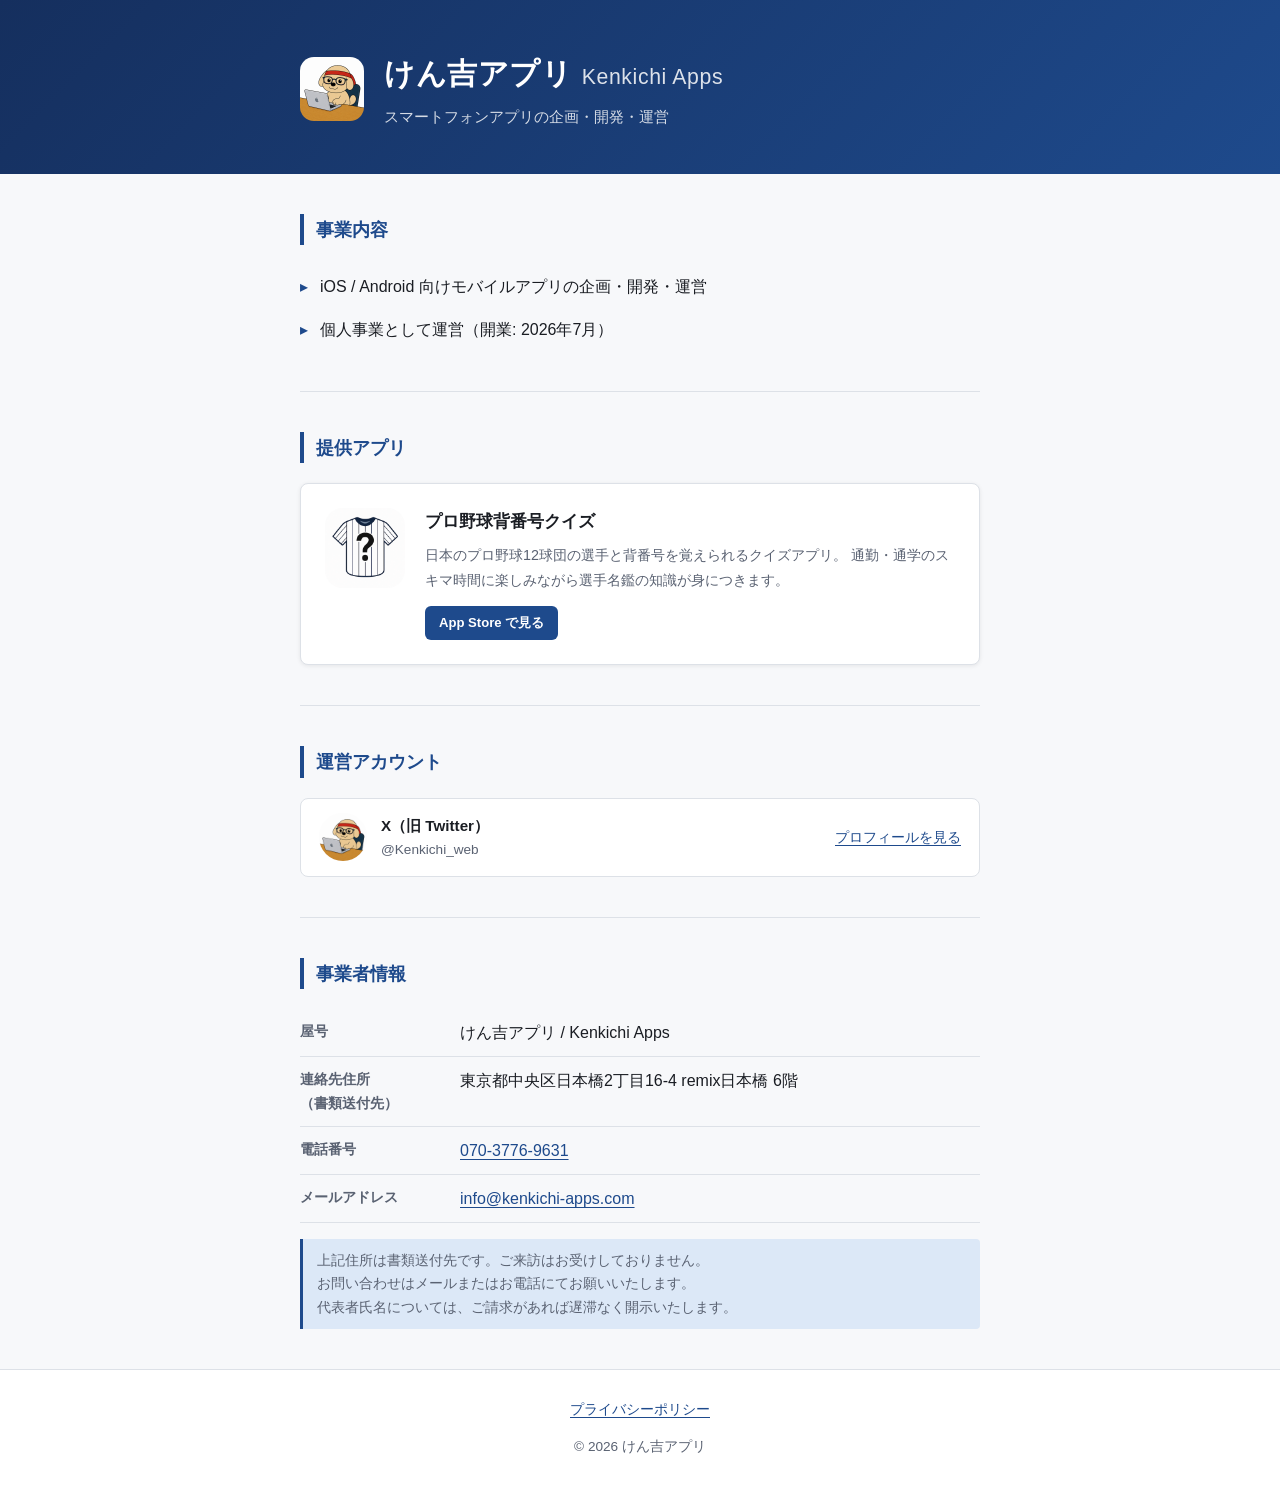
==== index.html @ 6b52651b "けん吉アプリ 事業者サイト 初回作成" ====
<!DOCTYPE html>
<html lang="ja">
<head>
  <meta charset="UTF-8">
  <meta name="viewport" content="width=device-width, initial-scale=1.0">
  <title>けん吉アプリ | Kenkichi Apps</title>
  <meta name="description" content="けん吉アプリ（Kenkichi Apps）は、iOS・Android向けモバイルアプリの企画・開発・運営を行う個人事業です。">

  <!-- OGP -->
  <meta property="og:type"        content="website">
  <meta property="og:title"       content="けん吉アプリ | Kenkichi Apps">
  <meta property="og:description" content="iOS・Android向けモバイルアプリの企画・開発・運営を行う個人事業です。">
  <meta property="og:url"         content="https://kenkichi-apps.com/">

  <!-- Favicon (SVG inline fallback; replace with actual favicon.ico if available) -->
  <link rel="icon" href="assets/favicon.ico" sizes="any">
  <link rel="icon" href="assets/favicon.svg" type="image/svg+xml">

  <link rel="stylesheet" href="assets/style.css">
</head>
<body>

  <!-- ===== Header ===== -->
  <header class="site-header">
    <div class="wrapper">
      <img
        src="assets/x-avatar.png"
        alt="けん吉アプリ ロゴ"
        class="header-logo"
        onerror="this.style.display='none'"
      >
      <div class="header-text">
        <h1>けん吉アプリ <span style="font-weight:400;font-size:.7em;opacity:.85;">Kenkichi Apps</span></h1>
        <p class="header-sub">スマートフォンアプリの企画・開発・運営</p>
      </div>
    </div>
  </header>

  <main>
    <div class="wrapper">

      <!-- ===== 事業内容 ===== -->
      <section id="about">
        <h2>事業内容</h2>
        <ul class="business-list">
          <li>iOS / Android 向けモバイルアプリの企画・開発・運営</li>
          <li>個人事業として運営（開業: 2026年7月）</li>
        </ul>
      </section>

      <!-- ===== 提供アプリ ===== -->
      <section id="apps">
        <h2>提供アプリ</h2>
        <div class="app-card">
          <div class="app-icon-wrap">
            <img
              src="assets/app-icon.png"
              alt="プロ野球背番号クイズ アプリアイコン"
              class="app-icon"
              onerror="this.style.visibility='hidden'"
            >
          </div>
          <div class="app-info">
            <h3>プロ野球背番号クイズ</h3>
            <p class="app-desc">
              日本のプロ野球12球団の選手と背番号を覚えられるクイズアプリ。
              通勤・通学のスキマ時間に楽しみながら選手名鑑の知識が身につきます。
            </p>
            <div class="store-links">
              <a
                class="store-badge"
                href="https://apps.apple.com/jp/app/id6737540072"
                target="_blank"
                rel="noopener noreferrer"
              >App Store で見る</a>
              <!-- TODO: Google Play URL -->
              <!-- <a
                class="store-badge"
                href="https://play.google.com/store/apps/details?id=TODO"
                target="_blank"
                rel="noopener noreferrer"
              >Google Play で見る</a> -->
            </div>
          </div>
        </div>
      </section>

      <!-- ===== 運営アカウント ===== -->
      <section id="accounts">
        <h2>運営アカウント</h2>
        <ul class="account-list">

          <!-- X (Twitter) -->
          <li class="account-item">
            <img
              src="assets/x-avatar.png"
              alt="X アカウントのプロフィール画像"
              class="account-avatar"
              onerror="this.style.visibility='hidden'"
            >
            <div>
              <div class="account-name">X（旧 Twitter）</div>
              <!-- TODO: X アカウント名と @ハンドル -->
              <div class="account-handle">@Kenkichi_web</div>
            </div>
            <!-- TODO: X プロフィール URL -->
            <a
              class="account-link"
              href="https://x.com/Kenkichi_web"
              target="_blank"
              rel="noopener noreferrer"
            >プロフィールを見る</a>
          </li>

        </ul>
      </section>

      <!-- ===== 事業者情報 ===== -->
      <section id="contact">
        <h2>事業者情報</h2>
        <dl class="contact-dl">
          <dt>屋号</dt>
          <dd>けん吉アプリ / Kenkichi Apps</dd>

          <dt>連絡先住所<br>（書類送付先）</dt>
          <!-- TODO: 住所 -->
          <dd>東京都中央区日本橋2丁目16-4 remix日本橋 6階</dd>

          <dt>電話番号</dt>
          <!-- TODO: 番号 -->
          <dd><a href="tel:07037769631">070-3776-9631</a></dd>

          <dt>メールアドレス</dt>
          <dd><a href="mailto:info@kenkichi-apps.com">info@kenkichi-apps.com</a></dd>
        </dl>

        <p class="contact-note">
          上記住所は書類送付先です。ご来訪はお受けしておりません。<br>
          お問い合わせはメールまたはお電話にてお願いいたします。<br>
          代表者氏名については、ご請求があれば遅滞なく開示いたします。
        </p>
      </section>

    </div><!-- /.wrapper -->
  </main>

  <!-- ===== Footer ===== -->
  <footer class="site-footer">
    <div class="wrapper">
      <a href="privacy.html">プライバシーポリシー</a>
      <p>© 2026 けん吉アプリ</p>
    </div>
  </footer>

</body>
</html>
---- assets/style.css ----
/* ===== CSS Custom Properties ===== */
:root {
  --accent:        #1e4a8c;
  --accent-light:  #2e5fa8;
  --accent-dim:    #dce8f7;
  --bg:            #f7f8fa;
  --surface:       #ffffff;
  --border:        #dde1e7;
  --text:          #1a1d23;
  --text-muted:    #5a6272;
  --link:          #1e4a8c;
  --link-hover:    #2e5fa8;
  --radius:        8px;
  --shadow:        0 1px 4px rgba(0,0,0,.08);
}

@media (prefers-color-scheme: dark) {
  :root {
    --accent:        #5a8fd4;
    --accent-light:  #7aaade;
    --accent-dim:    #1a2d45;
    --bg:            #0e1117;
    --surface:       #161b24;
    --border:        #2a3040;
    --text:          #e1e5ed;
    --text-muted:    #8a94a8;
    --link:          #5a8fd4;
    --link-hover:    #7aaade;
    --shadow:        0 1px 4px rgba(0,0,0,.4);
  }
}

/* ===== Reset & Base ===== */
*, *::before, *::after { box-sizing: border-box; margin: 0; padding: 0; }

html { font-size: 16px; scroll-behavior: smooth; }

body {
  font-family: -apple-system, BlinkMacSystemFont, "Segoe UI", "Helvetica Neue",
               Arial, "Hiragino Sans", "Hiragino Kaku Gothic ProN",
               "Noto Sans JP", sans-serif;
  background: var(--bg);
  color: var(--text);
  line-height: 1.7;
  min-height: 100vh;
}

a {
  color: var(--link);
  text-decoration: underline;
  text-underline-offset: 3px;
}
a:hover { color: var(--link-hover); }

img { max-width: 100%; display: block; }

/* ===== Layout ===== */
.wrapper {
  max-width: 720px;
  margin: 0 auto;
  padding: 0 20px;
}

section {
  padding: 40px 0;
  border-bottom: 1px solid var(--border);
}
section:last-of-type { border-bottom: none; }

/* ===== Header ===== */
.site-header {
  background: var(--accent);
  background: linear-gradient(135deg, #152f5e 0%, #1e4a8c 100%);
  color: #fff;
  padding: 48px 0 44px;
}

@media (prefers-color-scheme: dark) {
  .site-header {
    background: linear-gradient(135deg, #0d1e3a 0%, #1a3566 100%);
  }
}

.site-header .wrapper { display: flex; align-items: center; gap: 20px; }

.header-logo {
  flex-shrink: 0;
  width: 64px;
  height: 64px;
  border-radius: 14px;
  object-fit: cover;
  background: rgba(255,255,255,.15);
}

.header-text h1 {
  font-size: clamp(1.4rem, 5vw, 1.9rem);
  font-weight: 700;
  letter-spacing: .02em;
  color: #fff;
}

.header-sub {
  margin-top: 4px;
  font-size: .95rem;
  color: rgba(255,255,255,.82);
}

/* ===== Section headings ===== */
h2 {
  font-size: 1.15rem;
  font-weight: 700;
  color: var(--accent);
  border-left: 4px solid var(--accent);
  padding-left: 12px;
  margin-bottom: 20px;
}

/* ===== Business description ===== */
.business-list {
  list-style: none;
  padding: 0;
}
.business-list li {
  padding: 8px 0 8px 20px;
  position: relative;
  color: var(--text);
}
.business-list li::before {
  content: "▸";
  position: absolute;
  left: 0;
  color: var(--accent);
}

/* ===== App card ===== */
.app-card {
  background: var(--surface);
  border: 1px solid var(--border);
  border-radius: var(--radius);
  box-shadow: var(--shadow);
  padding: 24px;
  display: flex;
  gap: 20px;
  align-items: flex-start;
}

.app-icon-wrap {
  flex-shrink: 0;
  width: 80px;
  height: 80px;
}

.app-icon {
  width: 80px;
  height: 80px;
  border-radius: 18px;
  object-fit: cover;
  background: var(--accent-dim);
}

.app-info h3 {
  font-size: 1.05rem;
  font-weight: 700;
  margin-bottom: 6px;
}

.app-desc {
  font-size: .9rem;
  color: var(--text-muted);
  margin-bottom: 14px;
}

.store-links {
  display: flex;
  flex-wrap: wrap;
  gap: 10px;
}

.store-badge {
  display: inline-block;
  background: var(--accent);
  color: #fff;
  font-size: .82rem;
  font-weight: 600;
  padding: 6px 14px;
  border-radius: 6px;
  text-decoration: none;
  transition: background .15s;
}
.store-badge:hover {
  background: var(--accent-light);
  color: #fff;
}

@media (max-width: 480px) {
  .app-card { flex-direction: column; }
}

/* ===== Accounts ===== */
.account-list {
  list-style: none;
  display: flex;
  flex-direction: column;
  gap: 16px;
}

.account-item {
  background: var(--surface);
  border: 1px solid var(--border);
  border-radius: var(--radius);
  padding: 14px 18px;
  display: flex;
  align-items: center;
  gap: 14px;
}

.account-avatar {
  width: 48px;
  height: 48px;
  border-radius: 50%;
  object-fit: cover;
  background: var(--accent-dim);
  flex-shrink: 0;
}

.account-name {
  font-weight: 700;
  font-size: .95rem;
}
.account-handle {
  font-size: .85rem;
  color: var(--text-muted);
}
.account-link {
  margin-left: auto;
  font-size: .85rem;
  white-space: nowrap;
}

/* ===== Contact (dl) ===== */
.contact-table {
  width: 100%;
  border-collapse: collapse;
  font-size: .95rem;
}

.contact-table dt,
.contact-table dd {
  padding: 10px 0;
  border-bottom: 1px solid var(--border);
  vertical-align: top;
}

dl.contact-dl { display: grid; grid-template-columns: 10em 1fr; }

dl.contact-dl dt {
  font-weight: 600;
  color: var(--text-muted);
  padding: 10px 16px 10px 0;
  border-bottom: 1px solid var(--border);
  font-size: .9rem;
}

dl.contact-dl dd {
  padding: 10px 0;
  border-bottom: 1px solid var(--border);
}

.contact-note {
  margin-top: 16px;
  font-size: .85rem;
  color: var(--text-muted);
  background: var(--accent-dim);
  border-left: 3px solid var(--accent);
  padding: 10px 14px;
  border-radius: 0 4px 4px 0;
}

@media (max-width: 480px) {
  dl.contact-dl { grid-template-columns: 1fr; }
  dl.contact-dl dt { border-bottom: none; padding-bottom: 2px; }
  dl.contact-dl dd { padding-top: 0; }
}

/* ===== Footer ===== */
.site-footer {
  background: var(--surface);
  border-top: 1px solid var(--border);
  padding: 28px 0;
  text-align: center;
  font-size: .85rem;
  color: var(--text-muted);
}

.site-footer a { color: var(--link); margin-bottom: 8px; display: inline-block; }
.site-footer p { margin-top: 6px; }
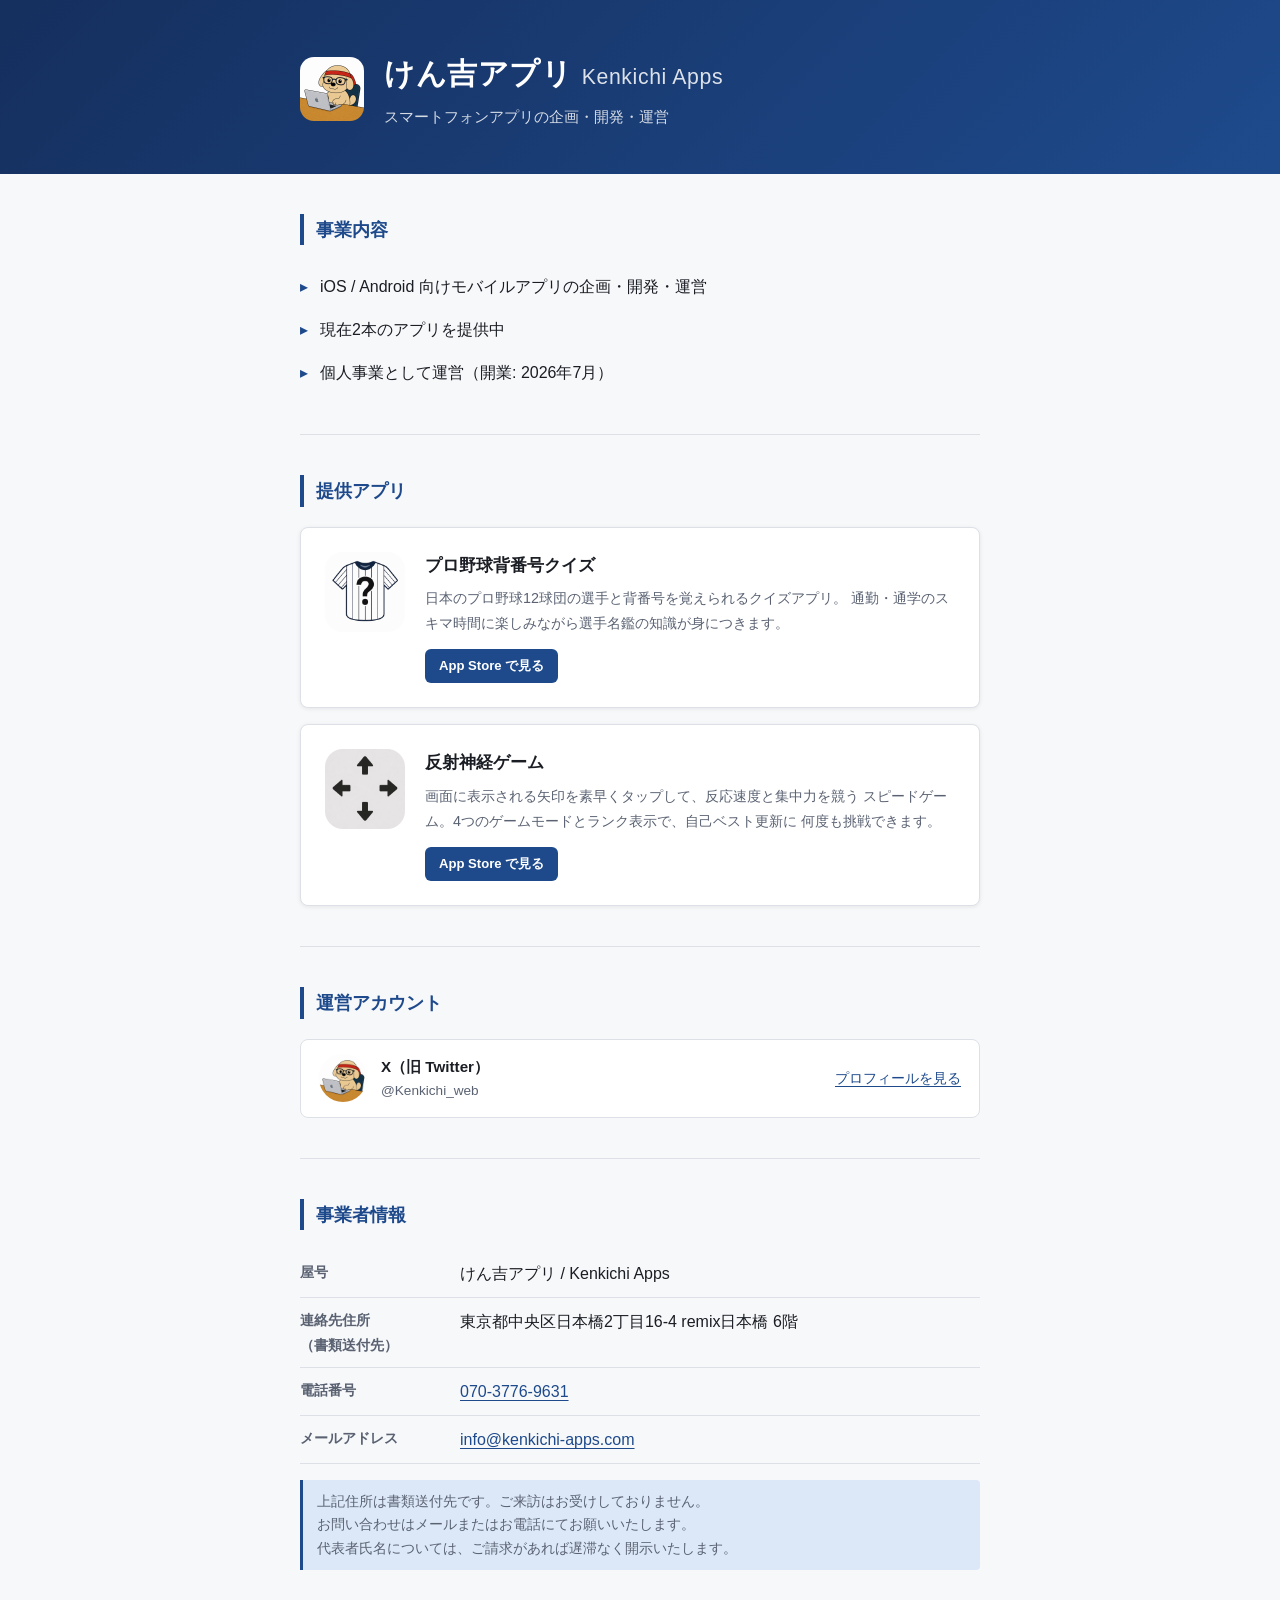
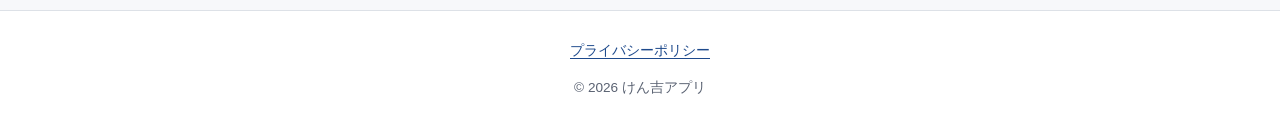
==== commit cde2fe43: "feat: 反射神経ゲームを追加・事業内容を複数アプリ対応に更新 - 提供アプリに反射神経ゲームのカードを追加（App Store リンク付き） - 事業内容に「現在2本のアプリを提供中」を追記 - " ====
--- a/index.html
+++ b/index.html
@@ -4,12 +4,12 @@
   <meta charset="UTF-8">
   <meta name="viewport" content="width=device-width, initial-scale=1.0">
   <title>けん吉アプリ | Kenkichi Apps</title>
-  <meta name="description" content="けん吉アプリ（Kenkichi Apps）は、iOS・Android向けモバイルアプリの企画・開発・運営を行う個人事業です。">
+  <meta name="description" content="けん吉アプリ（Kenkichi Apps）は、iOS・Android向けモバイルアプリの企画・開発・運営を行う個人事業です。プロ野球背番号クイズ、反射神経ゲームなどを提供しています。">
 
   <!-- OGP -->
   <meta property="og:type"        content="website">
   <meta property="og:title"       content="けん吉アプリ | Kenkichi Apps">
-  <meta property="og:description" content="iOS・Android向けモバイルアプリの企画・開発・運営を行う個人事業です。">
+  <meta property="og:description" content="iOS・Android向けモバイルアプリを企画・開発・運営する個人事業。プロ野球背番号クイズ、反射神経ゲームなどを提供しています。">
   <meta property="og:url"         content="https://kenkichi-apps.com/">
 
   <!-- Favicon (SVG inline fallback; replace with actual favicon.ico if available) -->
@@ -44,6 +44,7 @@
         <h2>事業内容</h2>
         <ul class="business-list">
           <li>iOS / Android 向けモバイルアプリの企画・開発・運営</li>
+          <li>現在2本のアプリを提供中</li>
           <li>個人事業として運営（開業: 2026年7月）</li>
         </ul>
       </section>
@@ -51,38 +52,69 @@
       <!-- ===== 提供アプリ ===== -->
       <section id="apps">
         <h2>提供アプリ</h2>
-        <div class="app-card">
-          <div class="app-icon-wrap">
-            <img
-              src="assets/app-icon.png"
-              alt="プロ野球背番号クイズ アプリアイコン"
-              class="app-icon"
-              onerror="this.style.visibility='hidden'"
-            >
-          </div>
-          <div class="app-info">
-            <h3>プロ野球背番号クイズ</h3>
-            <p class="app-desc">
-              日本のプロ野球12球団の選手と背番号を覚えられるクイズアプリ。
-              通勤・通学のスキマ時間に楽しみながら選手名鑑の知識が身につきます。
-            </p>
-            <div class="store-links">
-              <a
-                class="store-badge"
-                href="https://apps.apple.com/jp/app/id6737540072"
-                target="_blank"
-                rel="noopener noreferrer"
-              >App Store で見る</a>
-              <!-- TODO: Google Play URL -->
-              <!-- <a
-                class="store-badge"
-                href="https://play.google.com/store/apps/details?id=TODO"
-                target="_blank"
-                rel="noopener noreferrer"
-              >Google Play で見る</a> -->
+        <div class="app-list">
+
+          <div class="app-card">
+            <div class="app-icon-wrap">
+              <img
+                src="assets/app-icon.png"
+                alt="プロ野球背番号クイズ アプリアイコン"
+                class="app-icon"
+                onerror="this.style.visibility='hidden'"
+              >
+            </div>
+            <div class="app-info">
+              <h3>プロ野球背番号クイズ</h3>
+              <p class="app-desc">
+                日本のプロ野球12球団の選手と背番号を覚えられるクイズアプリ。
+                通勤・通学のスキマ時間に楽しみながら選手名鑑の知識が身につきます。
+              </p>
+              <div class="store-links">
+                <a
+                  class="store-badge"
+                  href="https://apps.apple.com/jp/app/id6737540072"
+                  target="_blank"
+                  rel="noopener noreferrer"
+                >App Store で見る</a>
+                <!-- TODO: Google Play URL -->
+                <!-- <a
+                  class="store-badge"
+                  href="https://play.google.com/store/apps/details?id=TODO"
+                  target="_blank"
+                  rel="noopener noreferrer"
+                >Google Play で見る</a> -->
+              </div>
             </div>
           </div>
-        </div>
+
+          <div class="app-card">
+            <div class="app-icon-wrap">
+              <img
+                src="assets/reflex-icon.png"
+                alt="反射神経ゲーム アプリアイコン"
+                class="app-icon"
+                onerror="this.style.visibility='hidden'"
+              >
+            </div>
+            <div class="app-info">
+              <h3>反射神経ゲーム</h3>
+              <p class="app-desc">
+                画面に表示される矢印を素早くタップして、反応速度と集中力を競う
+                スピードゲーム。4つのゲームモードとランク表示で、自己ベスト更新に
+                何度も挑戦できます。
+              </p>
+              <div class="store-links">
+                <a
+                  class="store-badge"
+                  href="https://apps.apple.com/jp/app/id6741771987"
+                  target="_blank"
+                  rel="noopener noreferrer"
+                >App Store で見る</a>
+              </div>
+            </div>
+          </div>
+
+        </div><!-- /.app-list -->
       </section>
 
       <!-- ===== 運営アカウント ===== -->
--- a/assets/style.css
+++ b/assets/style.css
@@ -132,6 +132,13 @@
   color: var(--accent);
 }
 
+/* ===== App list ===== */
+.app-list {
+  display: flex;
+  flex-direction: column;
+  gap: 16px;
+}
+
 /* ===== App card ===== */
 .app-card {
   background: var(--surface);
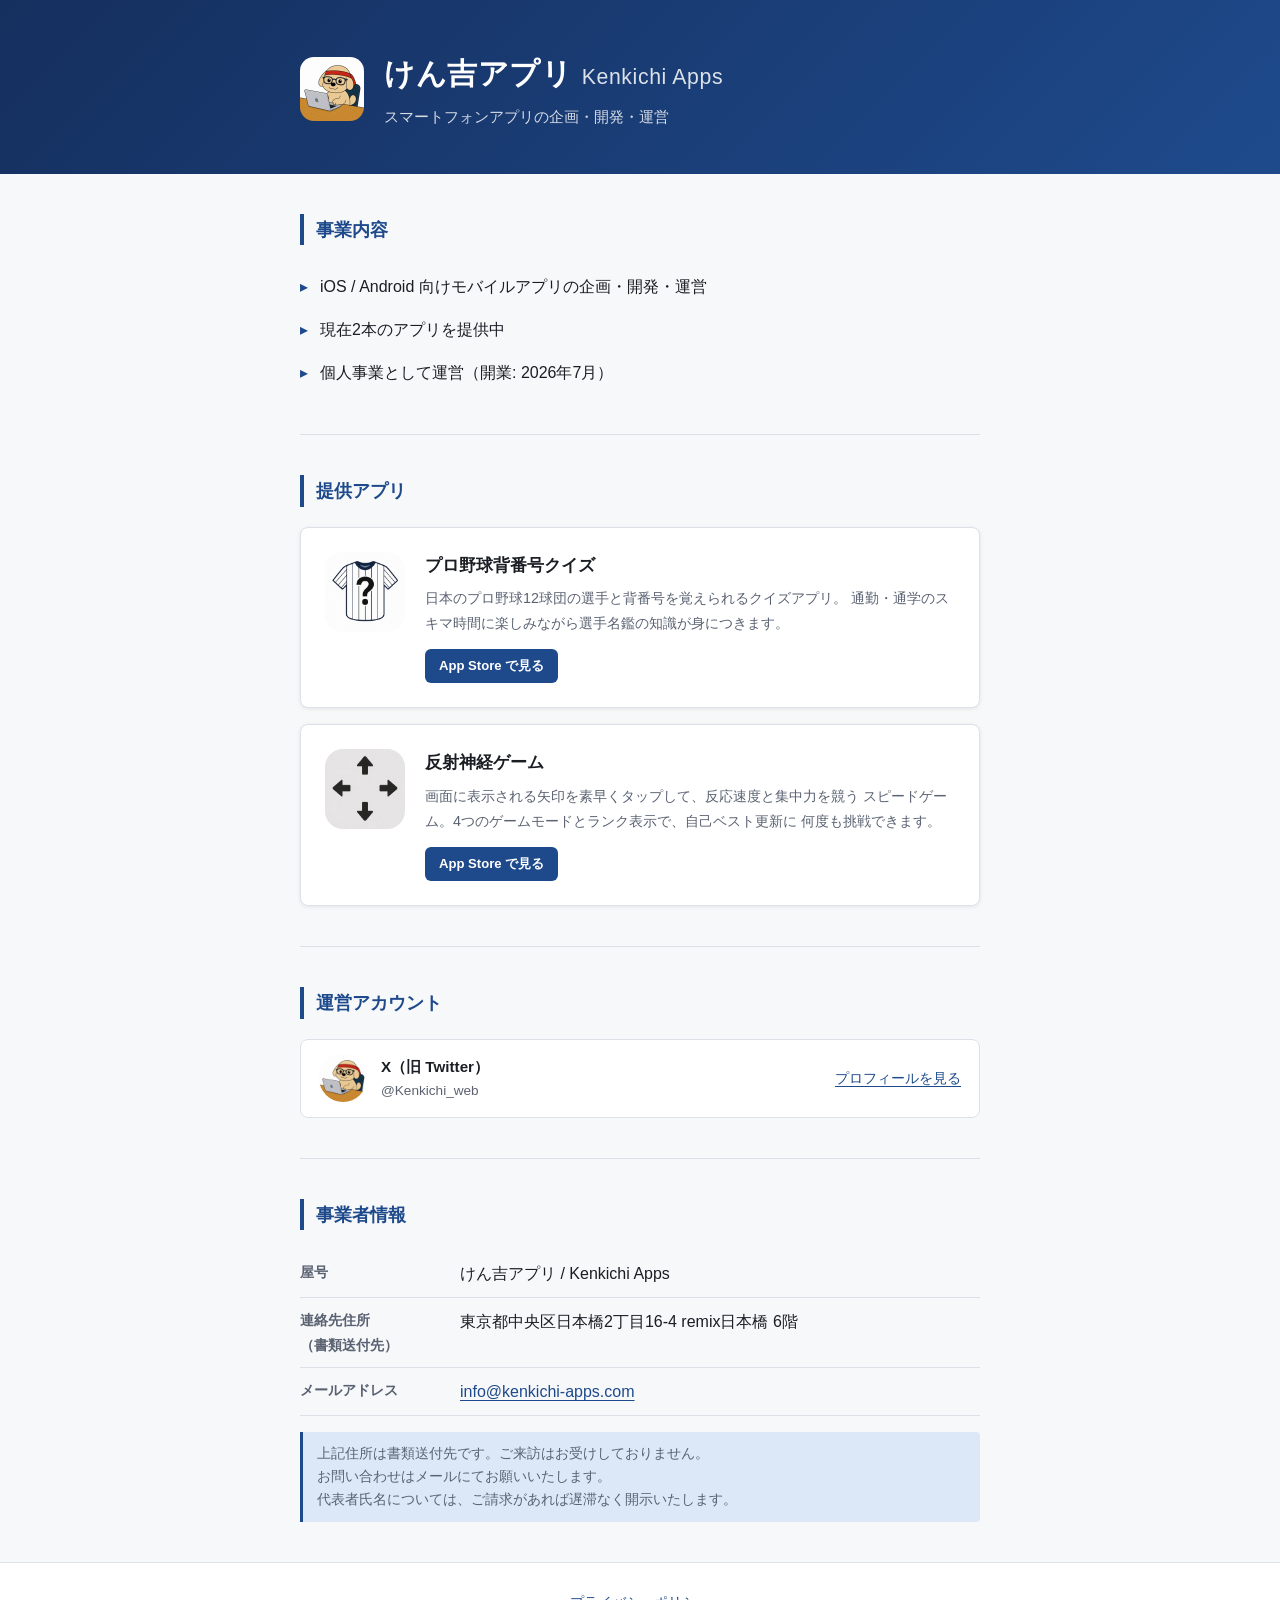
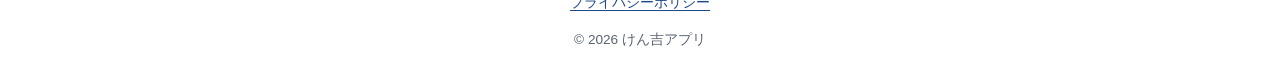
==== commit 5b2f0572: "fix: 事業者情報から電話番号を削除、お問い合わせ注記を修正" ====
--- a/index.html
+++ b/index.html
@@ -158,17 +158,13 @@
           <!-- TODO: 住所 -->
           <dd>東京都中央区日本橋2丁目16-4 remix日本橋 6階</dd>
 
-          <dt>電話番号</dt>
-          <!-- TODO: 番号 -->
-          <dd><a href="tel:07037769631">070-3776-9631</a></dd>
-
           <dt>メールアドレス</dt>
           <dd><a href="mailto:info@kenkichi-apps.com">info@kenkichi-apps.com</a></dd>
         </dl>
 
         <p class="contact-note">
           上記住所は書類送付先です。ご来訪はお受けしておりません。<br>
-          お問い合わせはメールまたはお電話にてお願いいたします。<br>
+          お問い合わせはメールにてお願いいたします。<br>
           代表者氏名については、ご請求があれば遅滞なく開示いたします。
         </p>
       </section>
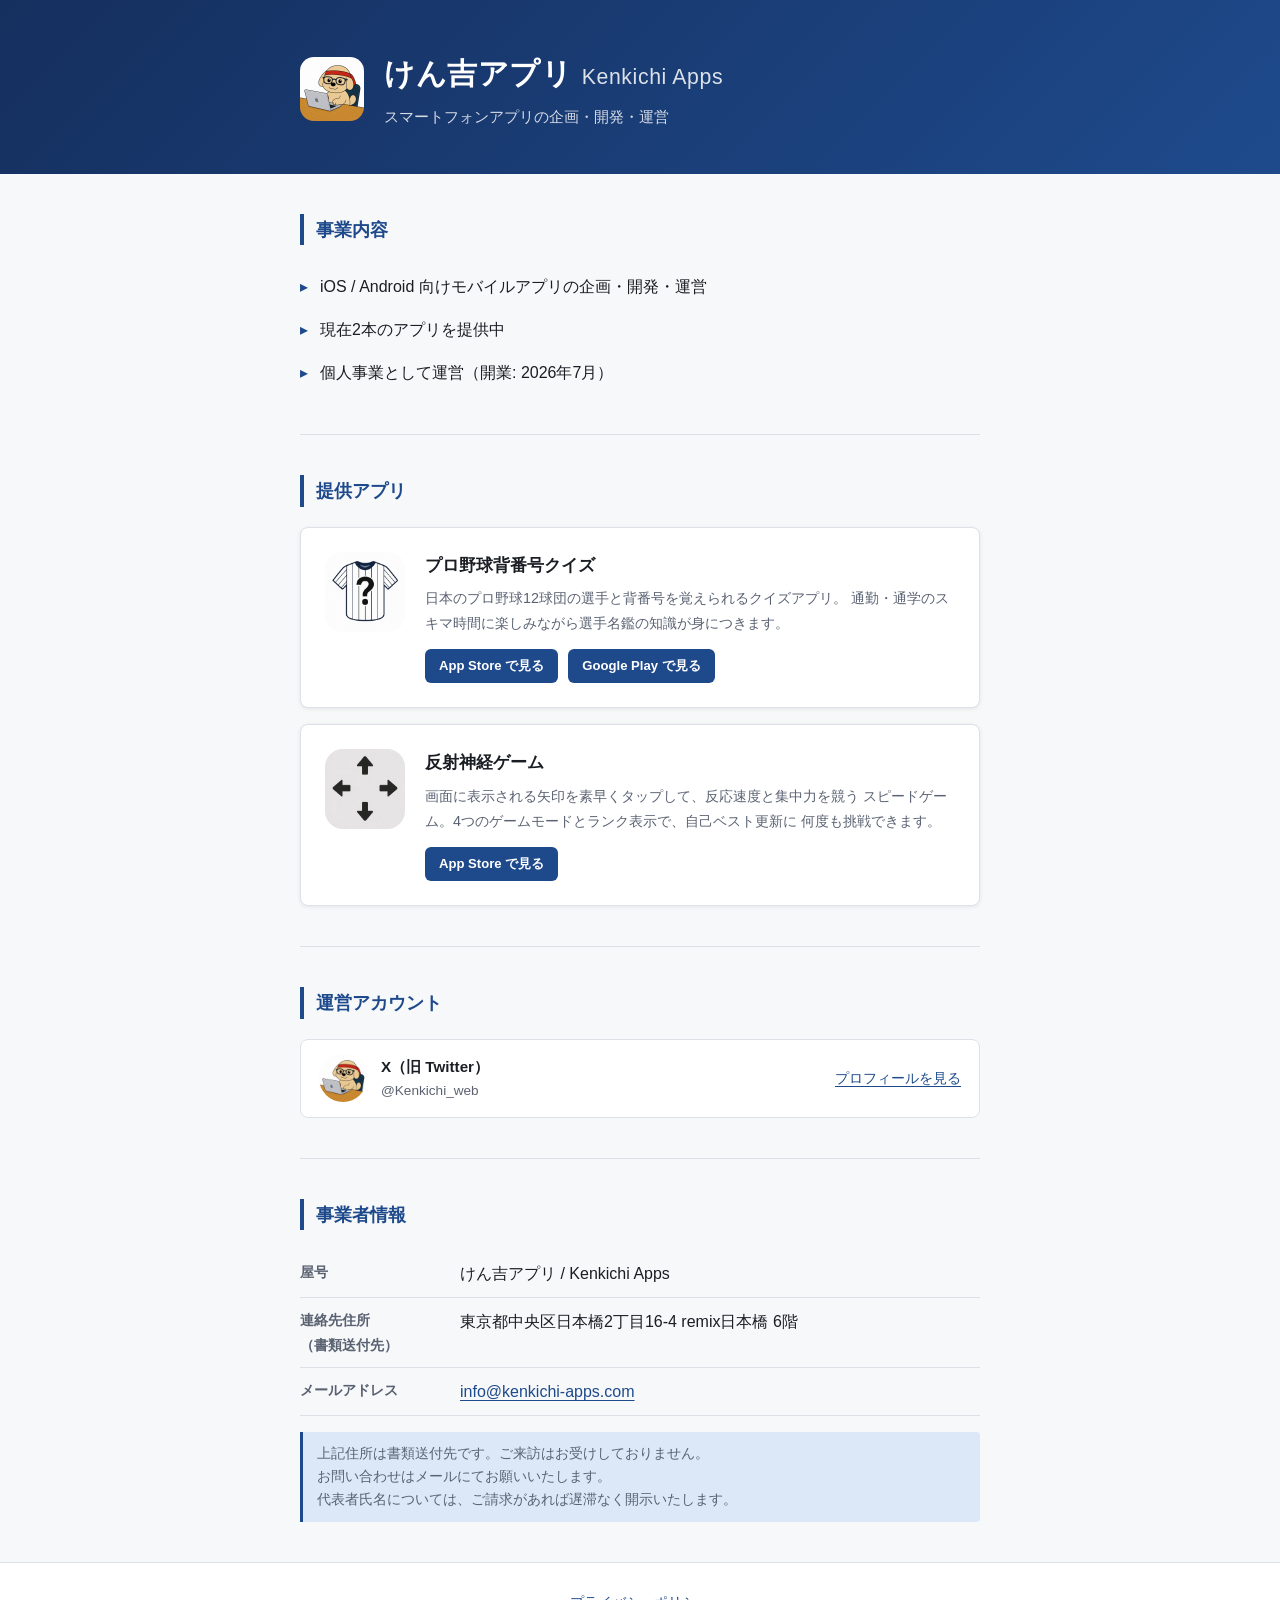
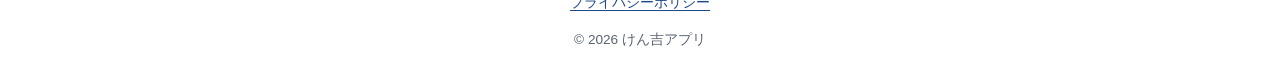
==== commit d9e7e91a: "feat: プロ野球背番号クイズに Google Play リンクを追加" ====
--- a/index.html
+++ b/index.html
@@ -76,13 +76,12 @@
                   target="_blank"
                   rel="noopener noreferrer"
                 >App Store で見る</a>
-                <!-- TODO: Google Play URL -->
-                <!-- <a
+                <a
                   class="store-badge"
-                  href="https://play.google.com/store/apps/details?id=TODO"
+                  href="https://play.google.com/store/apps/details?id=com.kenkichiapps.baseballplayerquiz"
                   target="_blank"
                   rel="noopener noreferrer"
-                >Google Play で見る</a> -->
+                >Google Play で見る</a>
               </div>
             </div>
           </div>
